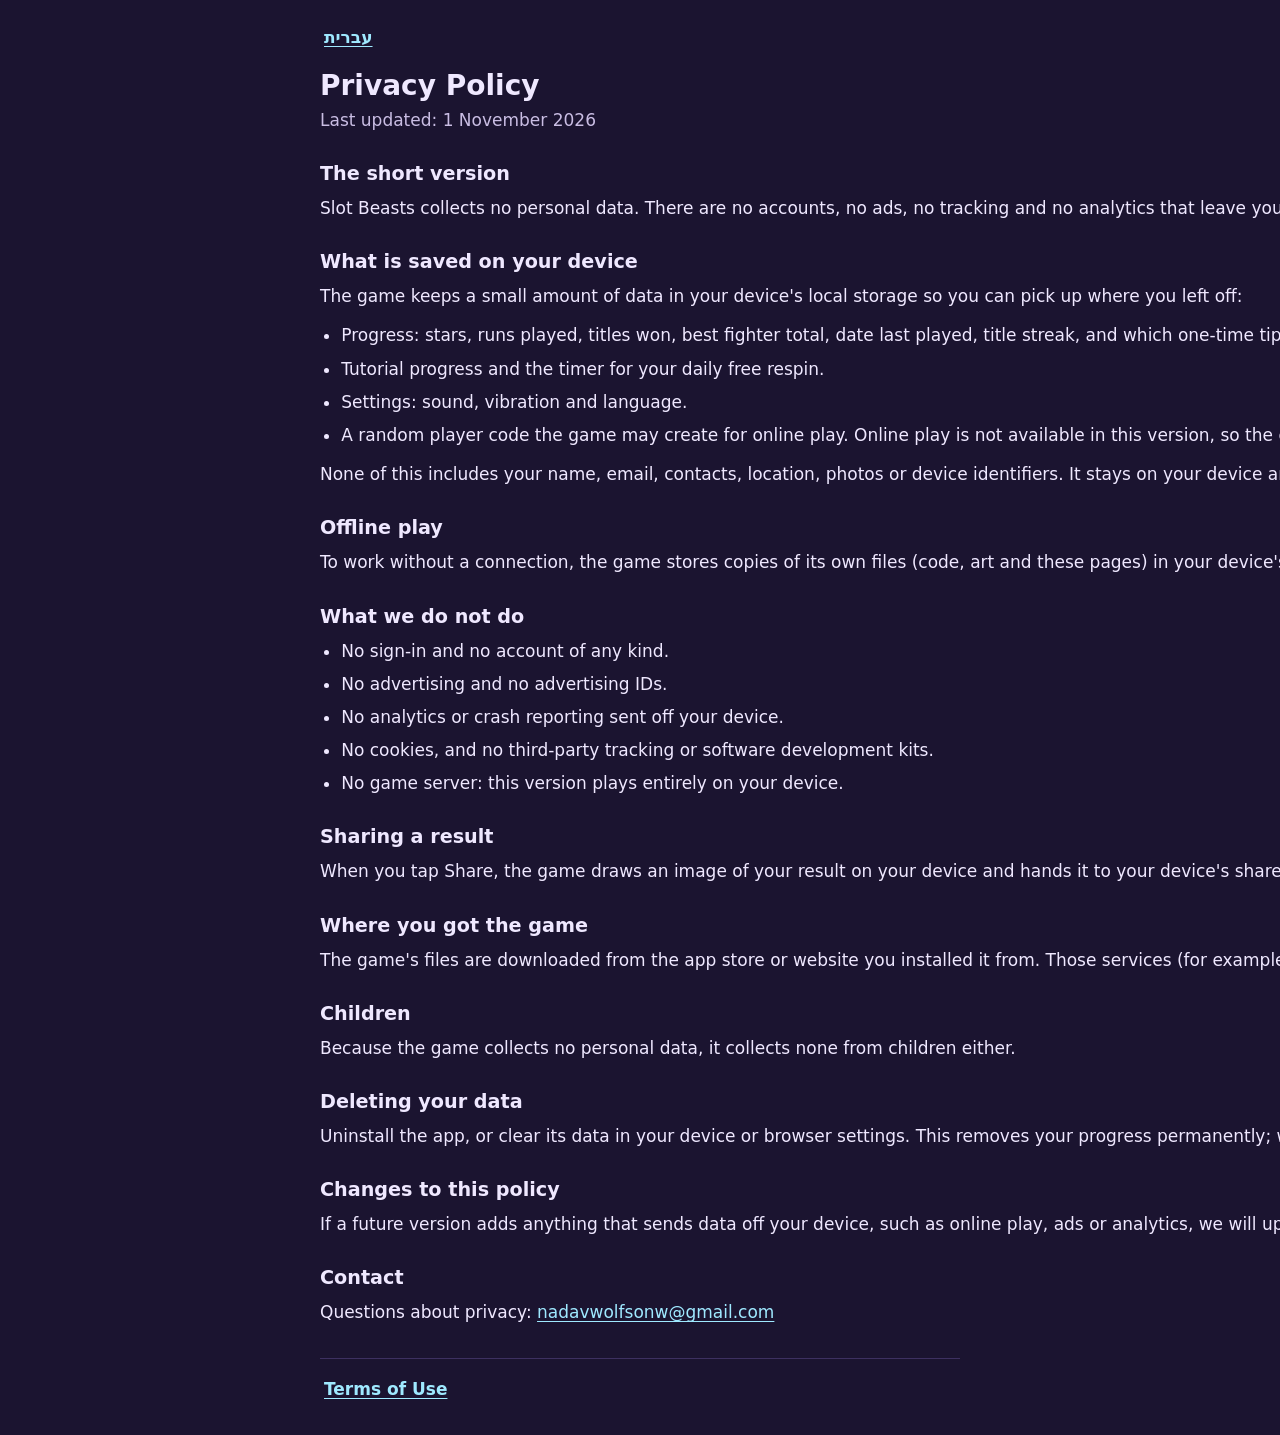
==== privacy.html @ f1fa87ea "Slot Beasts privacy policy and terms (EN/HE)" ====
<!doctype html>
<html lang="en" dir="ltr">
<head>
<meta charset="utf-8">
<meta name="viewport" content="width=device-width, initial-scale=1, viewport-fit=cover">
<title>Privacy Policy · Slot Beasts</title>
<meta name="description" content="Slot Beasts collects no personal data. Your progress stays on your device.">
<link rel="alternate" hreflang="he" href="privacy-he.html">
<link rel="stylesheet" href="legal.css">
</head>
<body>
<nav class="legal-nav" aria-label="Page">
  <a href="privacy-he.html" hreflang="he" lang="he">עברית</a>
</nav>
<main>
<h1>Privacy Policy</h1>
<p class="updated">Last updated: 1 November 2026</p>

<h2>The short version</h2>
<p>Slot Beasts collects no personal data. There are no accounts, no ads, no tracking and no analytics that leave your device. Your game progress is saved only on your device, and we never receive it.</p>

<h2>What is saved on your device</h2>
<p>The game keeps a small amount of data in your device's local storage so you can pick up where you left off:</p>
<ul>
  <li>Progress: stars, runs played, titles won, best fighter total, date last played, title streak, and which one-time tips you have already seen.</li>
  <li>Tutorial progress and the timer for your daily free respin.</li>
  <li>Settings: sound, vibration and language.</li>
  <li>A random player code the game may create for online play. Online play is not available in this version, so the code is never sent anywhere.</li>
</ul>
<p>None of this includes your name, email, contacts, location, photos or device identifiers. It stays on your device and is not sent to us or to anyone else.</p>

<h2>Offline play</h2>
<p>To work without a connection, the game stores copies of its own files (code, art and these pages) in your device's app cache. The cache holds game files only, never information about you.</p>

<h2>What we do not do</h2>
<ul>
  <li>No sign-in and no account of any kind.</li>
  <li>No advertising and no advertising IDs.</li>
  <li>No analytics or crash reporting sent off your device.</li>
  <li>No cookies, and no third-party tracking or software development kits.</li>
  <li>No game server: this version plays entirely on your device.</li>
</ul>

<h2>Sharing a result</h2>
<p>When you tap Share, the game draws an image of your result on your device and hands it to your device's share menu, or saves it as a file. Nothing is uploaded by the game. Whatever you share is then handled by the app you choose and its own privacy policy.</p>

<h2>Where you got the game</h2>
<p>The game's files are downloaded from the app store or website you installed it from. Those services (for example Apple, Google or the website host) may record standard technical details such as your IP address under their own privacy policies. We do not receive that information from them.</p>

<h2>Children</h2>
<p>Because the game collects no personal data, it collects none from children either.</p>

<h2>Deleting your data</h2>
<p>Uninstall the app, or clear its data in your device or browser settings. This removes your progress permanently; we hold no copy to restore it from.</p>

<h2>Changes to this policy</h2>
<p>If a future version adds anything that sends data off your device, such as online play, ads or analytics, we will update this policy first and ask for your permission wherever the law requires it. The date at the top shows the latest version.</p>

<h2>Contact</h2>
<!-- pending Nadav confirm: contact email -->
<p>Questions about privacy: <a href="mailto:nadavwolfsonw@gmail.com">nadavwolfsonw@gmail.com</a></p>
</main>
<footer>
  <a href="terms.html">Terms of Use</a>
</footer>
</body>
</html>
---- legal.css ----
/* Slot Beasts legal pages (ship #4). Plain, readable, accessible: system fonts, >=16px text, WCAG AA contrast on the
 * app's dark plum, 44px touch targets, visible focus, logical properties so the Hebrew (dir="rtl") pages mirror.
 * English names inside the Hebrew pages ([lang="en"] spans) never wrap, so bidi line breaks cannot reorder them. */
:root { color-scheme: dark; --bg: #1b1430; --panel: #261c40; --text: #efe8ff; --muted: #c9bde3; --link: #9fe9ff; --rule: #3d3060; }
* { box-sizing: border-box; }
html { -webkit-text-size-adjust: 100%; text-size-adjust: 100%; }
body {
  margin: 0; background: var(--bg); color: var(--text);
  font: 17px/1.6 system-ui, -apple-system, "Segoe UI", Roboto, "Noto Sans Hebrew", Arial, sans-serif;
  padding: max(16px, env(safe-area-inset-top)) max(20px, env(safe-area-inset-right)) max(24px, env(safe-area-inset-bottom)) max(20px, env(safe-area-inset-left));
}
main, .legal-nav, footer { max-width: 40rem; margin-inline: auto; }
.legal-nav { display: flex; flex-wrap: wrap; justify-content: space-between; gap: 8px; margin-block-end: 8px; }
a { color: var(--link); text-underline-offset: 3px; }
.legal-nav a, footer a { min-height: 44px; min-width: 44px; display: inline-flex; align-items: center; padding-inline: 4px; font-weight: 700; }
a:focus-visible { outline: 3px solid var(--link); outline-offset: 2px; border-radius: 6px; }
h1 { font-size: 1.75rem; line-height: 1.25; margin: 8px 0 4px; }
h2 { font-size: 1.2rem; line-height: 1.3; margin: 28px 0 8px; }
p, ul { margin: 0 0 12px; }
ul { padding-inline-start: 1.25em; }
li { margin-block-end: 6px; }
.updated { color: var(--muted); margin-block-end: 20px; }
code { font-size: 0.9em; overflow-wrap: anywhere; }
footer { border-block-start: 1px solid var(--rule); margin-block-start: 32px; padding-block-start: 8px; display: flex; flex-wrap: wrap; gap: 16px; }
[lang="en"] { white-space: nowrap; }
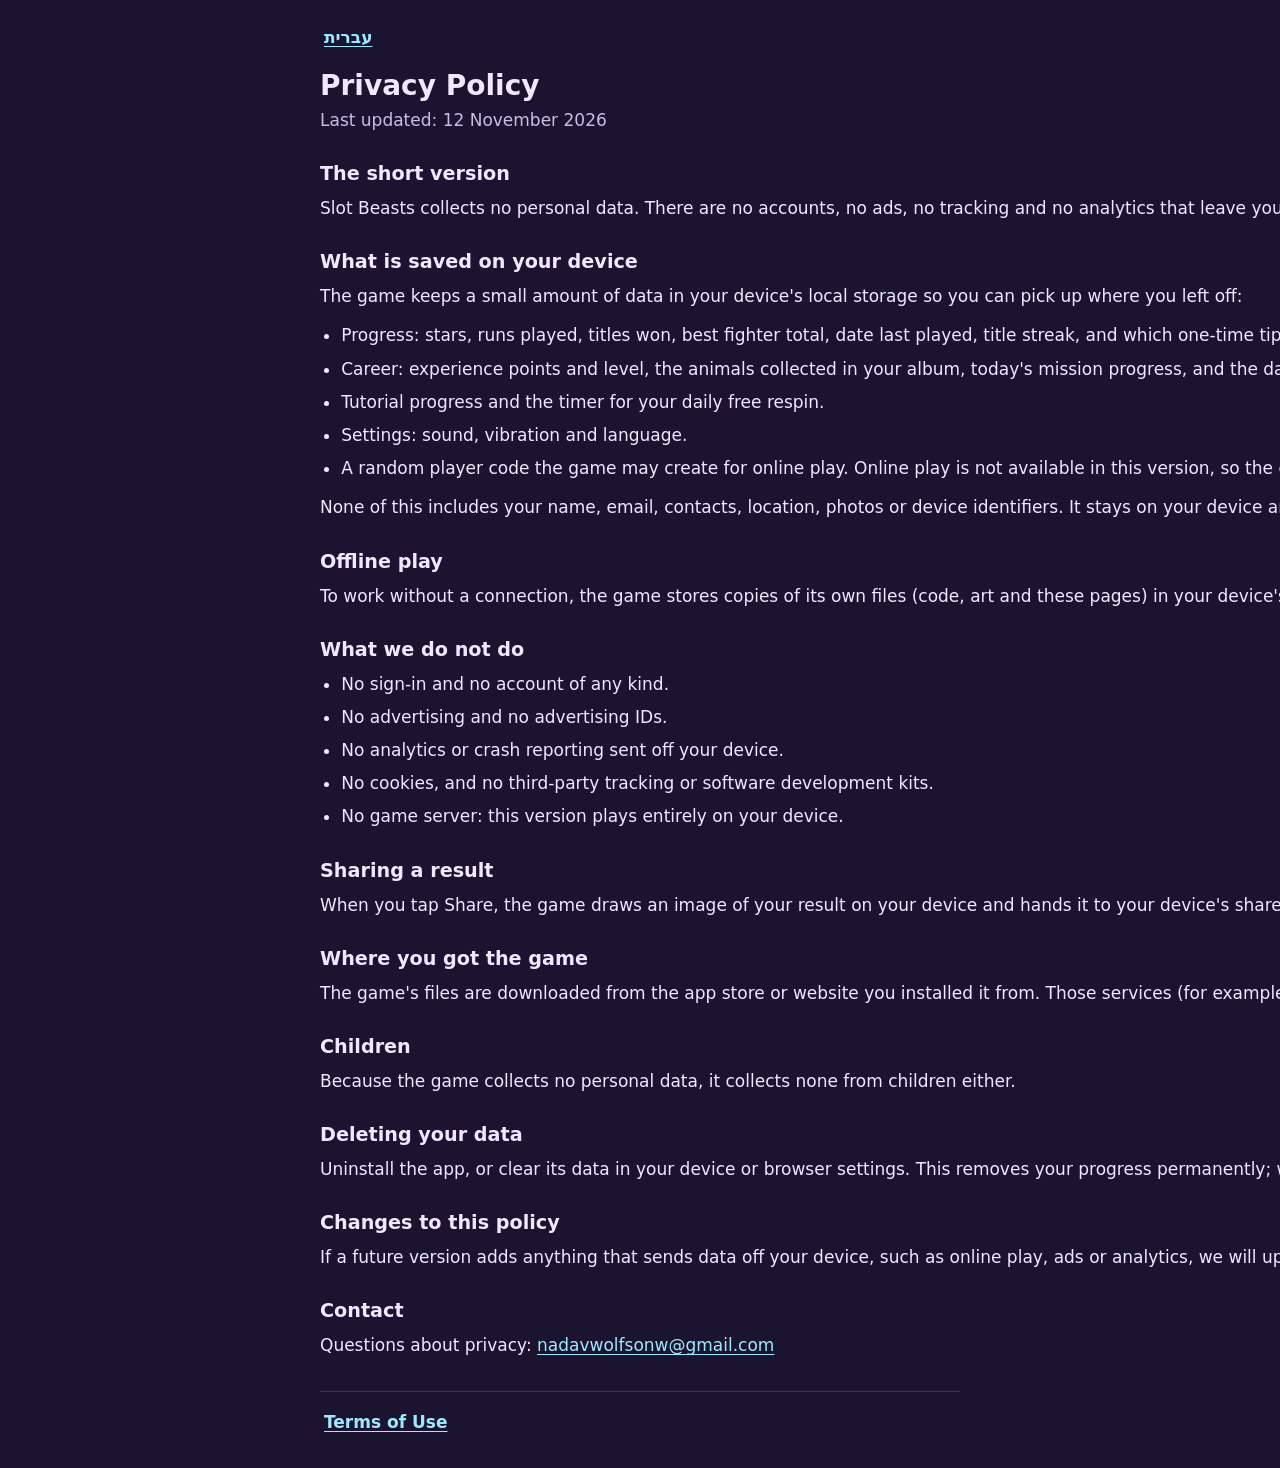
==== commit 09d6a0c0: "Privacy policy: the Career data kept on the device Co-Authored-By: Claude Fable 5.2 <noreply@anthrop" ====
--- a/privacy.html
+++ b/privacy.html
@@ -14,7 +14,7 @@
 </nav>
 <main>
 <h1>Privacy Policy</h1>
-<p class="updated">Last updated: 1 November 2026</p>
+<p class="updated">Last updated: 12 November 2026</p>
 
 <h2>The short version</h2>
 <p>Slot Beasts collects no personal data. There are no accounts, no ads, no tracking and no analytics that leave your device. Your game progress is saved only on your device, and we never receive it.</p>
@@ -23,6 +23,7 @@
 <p>The game keeps a small amount of data in your device's local storage so you can pick up where you left off:</p>
 <ul>
   <li>Progress: stars, runs played, titles won, best fighter total, date last played, title streak, and which one-time tips you have already seen.</li>
+  <li>Career: experience points and level, the animals collected in your album, today's mission progress, and the day you last took the daily gift.</li>
   <li>Tutorial progress and the timer for your daily free respin.</li>
   <li>Settings: sound, vibration and language.</li>
   <li>A random player code the game may create for online play. Online play is not available in this version, so the code is never sent anywhere.</li>
@@ -57,7 +58,6 @@
 <p>If a future version adds anything that sends data off your device, such as online play, ads or analytics, we will update this policy first and ask for your permission wherever the law requires it. The date at the top shows the latest version.</p>
 
 <h2>Contact</h2>
-<!-- pending Nadav confirm: contact email -->
 <p>Questions about privacy: <a href="mailto:nadavwolfsonw@gmail.com">nadavwolfsonw@gmail.com</a></p>
 </main>
 <footer>
